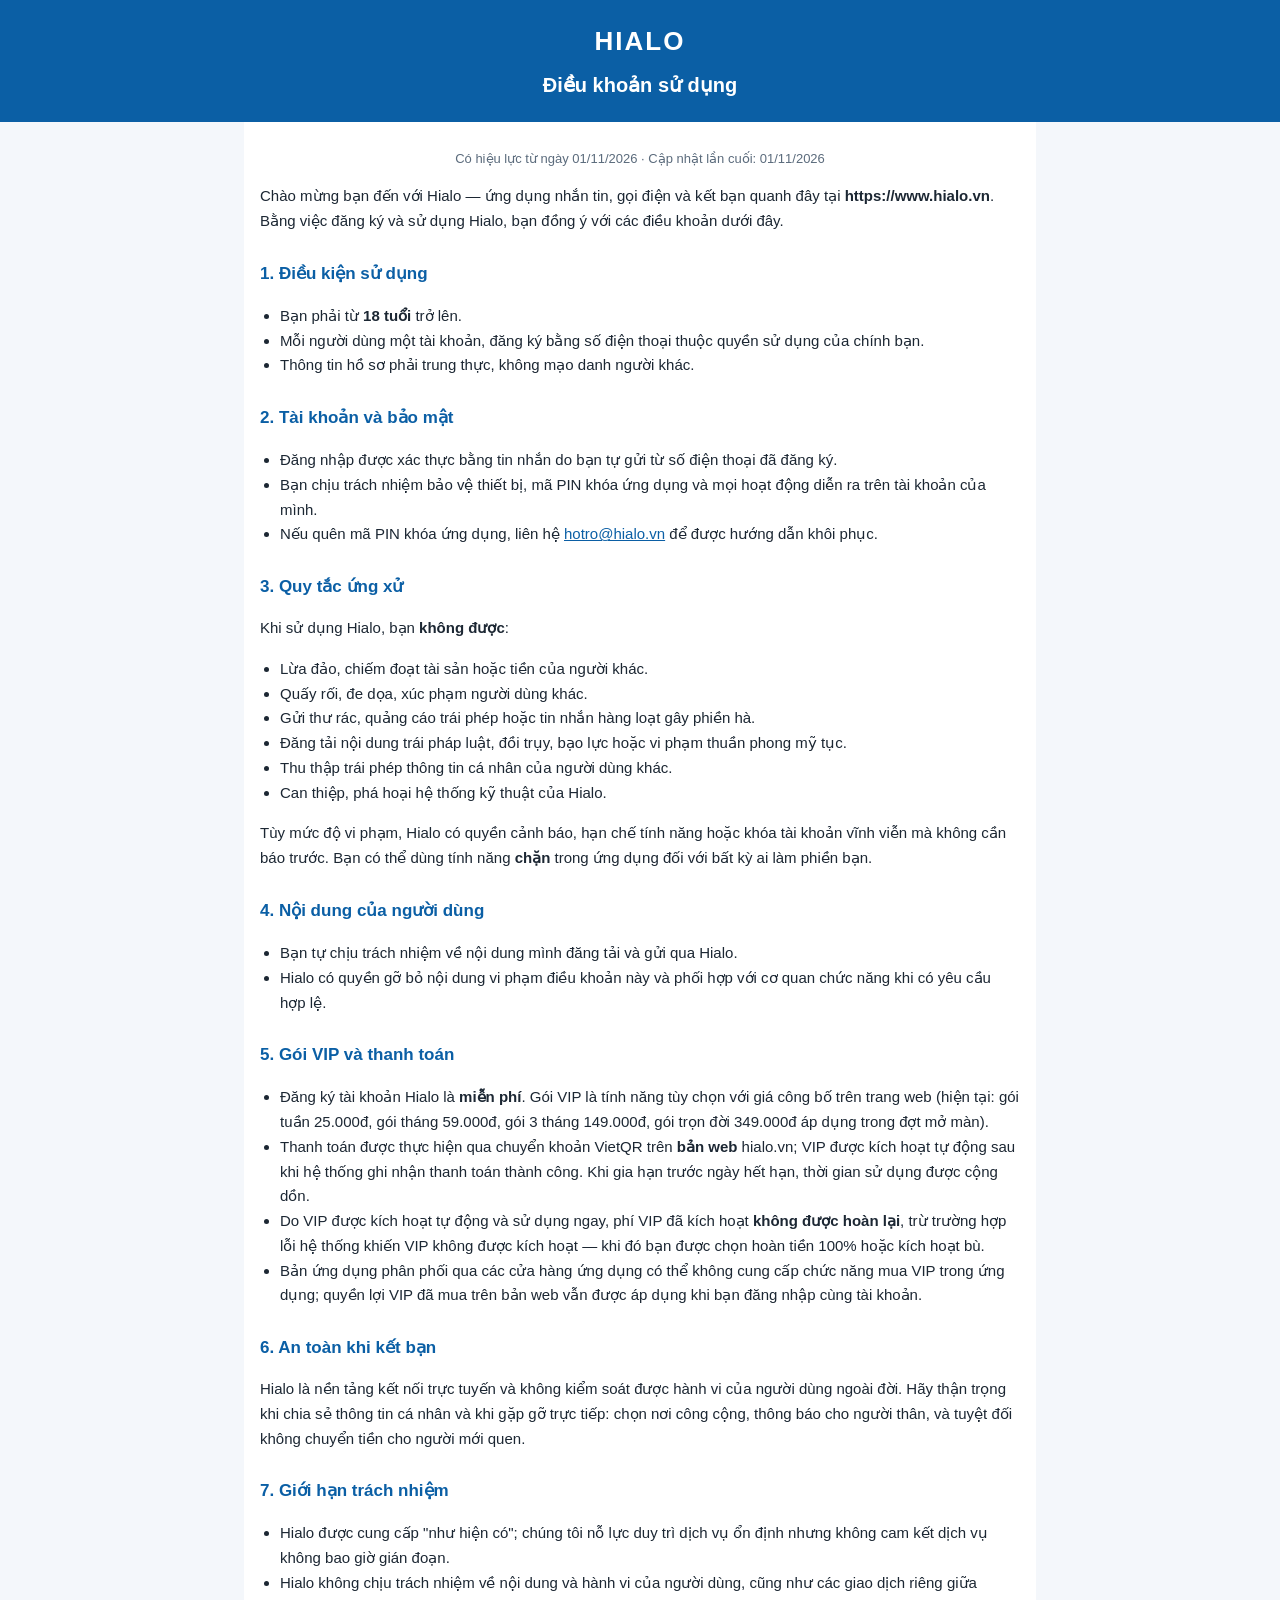
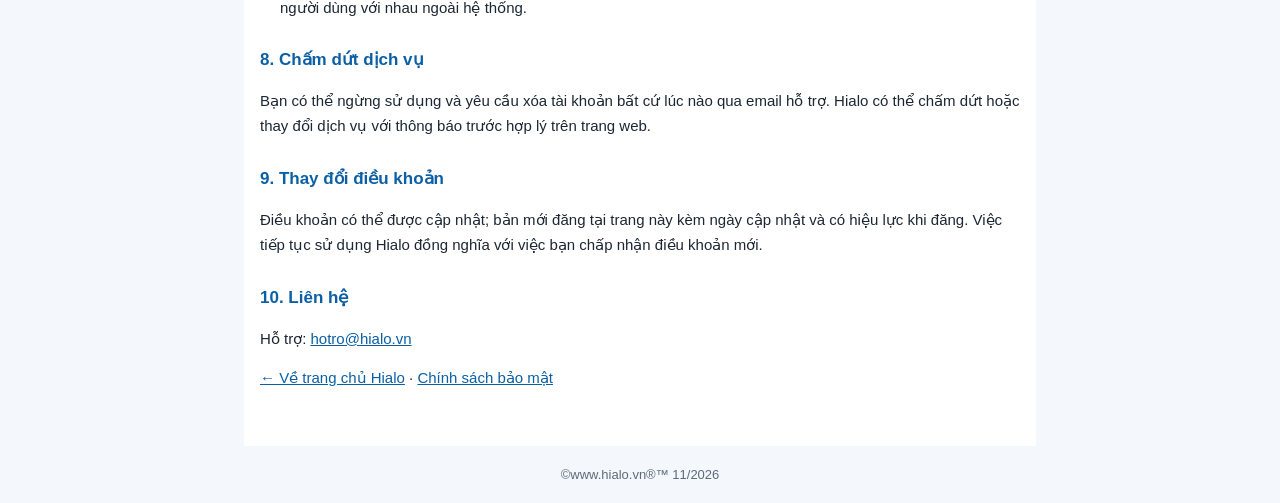
==== dieu-khoan-su-dung.html @ ce569281 "Them trang phap ly (chinh sach bao mat, dieu khoan) + ads.txt/app-ads.txt + link chan trang" ====
<!DOCTYPE html>
<html lang="vi">
<head>
<meta charset="utf-8">
<meta name="viewport" content="width=device-width, initial-scale=1">
<title>Điều khoản sử dụng — Hialo</title>
<style>
  body{font-family:-apple-system,"Segoe UI",Roboto,Arial,sans-serif;margin:0;background:#f4f7fb;color:#1c2733;line-height:1.65}
  header{background:#0b5fa5;color:#fff;padding:20px 16px;text-align:center}
  header .logo{font-size:26px;font-weight:800;letter-spacing:2px}
  header h1{font-size:20px;margin:6px 0 0;font-weight:600}
  main{max-width:760px;margin:0 auto;padding:20px 16px 40px;background:#fff}
  h2{font-size:17px;color:#0b5fa5;margin:26px 0 8px}
  p,li{font-size:15px}
  ul{padding-left:20px}
  .meta{color:#5b6b7c;font-size:13px;text-align:center;margin-top:6px}
  footer{text-align:center;color:#5b6b7c;font-size:13px;padding:18px 12px}
  a{color:#0b5fa5}
</style>
</head>
<body>
<header>
  <div class="logo">HIALO</div>
  <h1>Điều khoản sử dụng</h1>
</header>
<main>
  <p class="meta">Có hiệu lực từ ngày 01/11/2026 · Cập nhật lần cuối: 01/11/2026</p>

  <p>Chào mừng bạn đến với Hialo — ứng dụng nhắn tin, gọi điện và kết bạn quanh đây tại <b>https://www.hialo.vn</b>. Bằng việc đăng ký và sử dụng Hialo, bạn đồng ý với các điều khoản dưới đây.</p>

  <h2>1. Điều kiện sử dụng</h2>
  <ul>
    <li>Bạn phải từ <b>18 tuổi</b> trở lên.</li>
    <li>Mỗi người dùng một tài khoản, đăng ký bằng số điện thoại thuộc quyền sử dụng của chính bạn.</li>
    <li>Thông tin hồ sơ phải trung thực, không mạo danh người khác.</li>
  </ul>

  <h2>2. Tài khoản và bảo mật</h2>
  <ul>
    <li>Đăng nhập được xác thực bằng tin nhắn do bạn tự gửi từ số điện thoại đã đăng ký.</li>
    <li>Bạn chịu trách nhiệm bảo vệ thiết bị, mã PIN khóa ứng dụng và mọi hoạt động diễn ra trên tài khoản của mình.</li>
    <li>Nếu quên mã PIN khóa ứng dụng, liên hệ <a href="mailto:hotro@hialo.vn">hotro@hialo.vn</a> để được hướng dẫn khôi phục.</li>
  </ul>

  <h2>3. Quy tắc ứng xử</h2>
  <p>Khi sử dụng Hialo, bạn <b>không được</b>:</p>
  <ul>
    <li>Lừa đảo, chiếm đoạt tài sản hoặc tiền của người khác.</li>
    <li>Quấy rối, đe dọa, xúc phạm người dùng khác.</li>
    <li>Gửi thư rác, quảng cáo trái phép hoặc tin nhắn hàng loạt gây phiền hà.</li>
    <li>Đăng tải nội dung trái pháp luật, đồi trụy, bạo lực hoặc vi phạm thuần phong mỹ tục.</li>
    <li>Thu thập trái phép thông tin cá nhân của người dùng khác.</li>
    <li>Can thiệp, phá hoại hệ thống kỹ thuật của Hialo.</li>
  </ul>
  <p>Tùy mức độ vi phạm, Hialo có quyền cảnh báo, hạn chế tính năng hoặc khóa tài khoản vĩnh viễn mà không cần báo trước. Bạn có thể dùng tính năng <b>chặn</b> trong ứng dụng đối với bất kỳ ai làm phiền bạn.</p>

  <h2>4. Nội dung của người dùng</h2>
  <ul>
    <li>Bạn tự chịu trách nhiệm về nội dung mình đăng tải và gửi qua Hialo.</li>
    <li>Hialo có quyền gỡ bỏ nội dung vi phạm điều khoản này và phối hợp với cơ quan chức năng khi có yêu cầu hợp lệ.</li>
  </ul>

  <h2>5. Gói VIP và thanh toán</h2>
  <ul>
    <li>Đăng ký tài khoản Hialo là <b>miễn phí</b>. Gói VIP là tính năng tùy chọn với giá công bố trên trang web (hiện tại: gói tuần 25.000đ, gói tháng 59.000đ, gói 3 tháng 149.000đ, gói trọn đời 349.000đ áp dụng trong đợt mở màn).</li>
    <li>Thanh toán được thực hiện qua chuyển khoản VietQR trên <b>bản web</b> hialo.vn; VIP được kích hoạt tự động sau khi hệ thống ghi nhận thanh toán thành công. Khi gia hạn trước ngày hết hạn, thời gian sử dụng được cộng dồn.</li>
    <li>Do VIP được kích hoạt tự động và sử dụng ngay, phí VIP đã kích hoạt <b>không được hoàn lại</b>, trừ trường hợp lỗi hệ thống khiến VIP không được kích hoạt — khi đó bạn được chọn hoàn tiền 100% hoặc kích hoạt bù.</li>
    <li>Bản ứng dụng phân phối qua các cửa hàng ứng dụng có thể không cung cấp chức năng mua VIP trong ứng dụng; quyền lợi VIP đã mua trên bản web vẫn được áp dụng khi bạn đăng nhập cùng tài khoản.</li>
  </ul>

  <h2>6. An toàn khi kết bạn</h2>
  <p>Hialo là nền tảng kết nối trực tuyến và không kiểm soát được hành vi của người dùng ngoài đời. Hãy thận trọng khi chia sẻ thông tin cá nhân và khi gặp gỡ trực tiếp: chọn nơi công cộng, thông báo cho người thân, và tuyệt đối không chuyển tiền cho người mới quen.</p>

  <h2>7. Giới hạn trách nhiệm</h2>
  <ul>
    <li>Hialo được cung cấp "như hiện có"; chúng tôi nỗ lực duy trì dịch vụ ổn định nhưng không cam kết dịch vụ không bao giờ gián đoạn.</li>
    <li>Hialo không chịu trách nhiệm về nội dung và hành vi của người dùng, cũng như các giao dịch riêng giữa người dùng với nhau ngoài hệ thống.</li>
  </ul>

  <h2>8. Chấm dứt dịch vụ</h2>
  <p>Bạn có thể ngừng sử dụng và yêu cầu xóa tài khoản bất cứ lúc nào qua email hỗ trợ. Hialo có thể chấm dứt hoặc thay đổi dịch vụ với thông báo trước hợp lý trên trang web.</p>

  <h2>9. Thay đổi điều khoản</h2>
  <p>Điều khoản có thể được cập nhật; bản mới đăng tại trang này kèm ngày cập nhật và có hiệu lực khi đăng. Việc tiếp tục sử dụng Hialo đồng nghĩa với việc bạn chấp nhận điều khoản mới.</p>

  <h2>10. Liên hệ</h2>
  <p>Hỗ trợ: <a href="mailto:hotro@hialo.vn">hotro@hialo.vn</a></p>

  <p><a href="https://www.hialo.vn/">← Về trang chủ Hialo</a> · <a href="chinh-sach-bao-mat.html">Chính sách bảo mật</a></p>
</main>
<footer>©www.hialo.vn®™ 11/2026</footer>
</body>
</html>
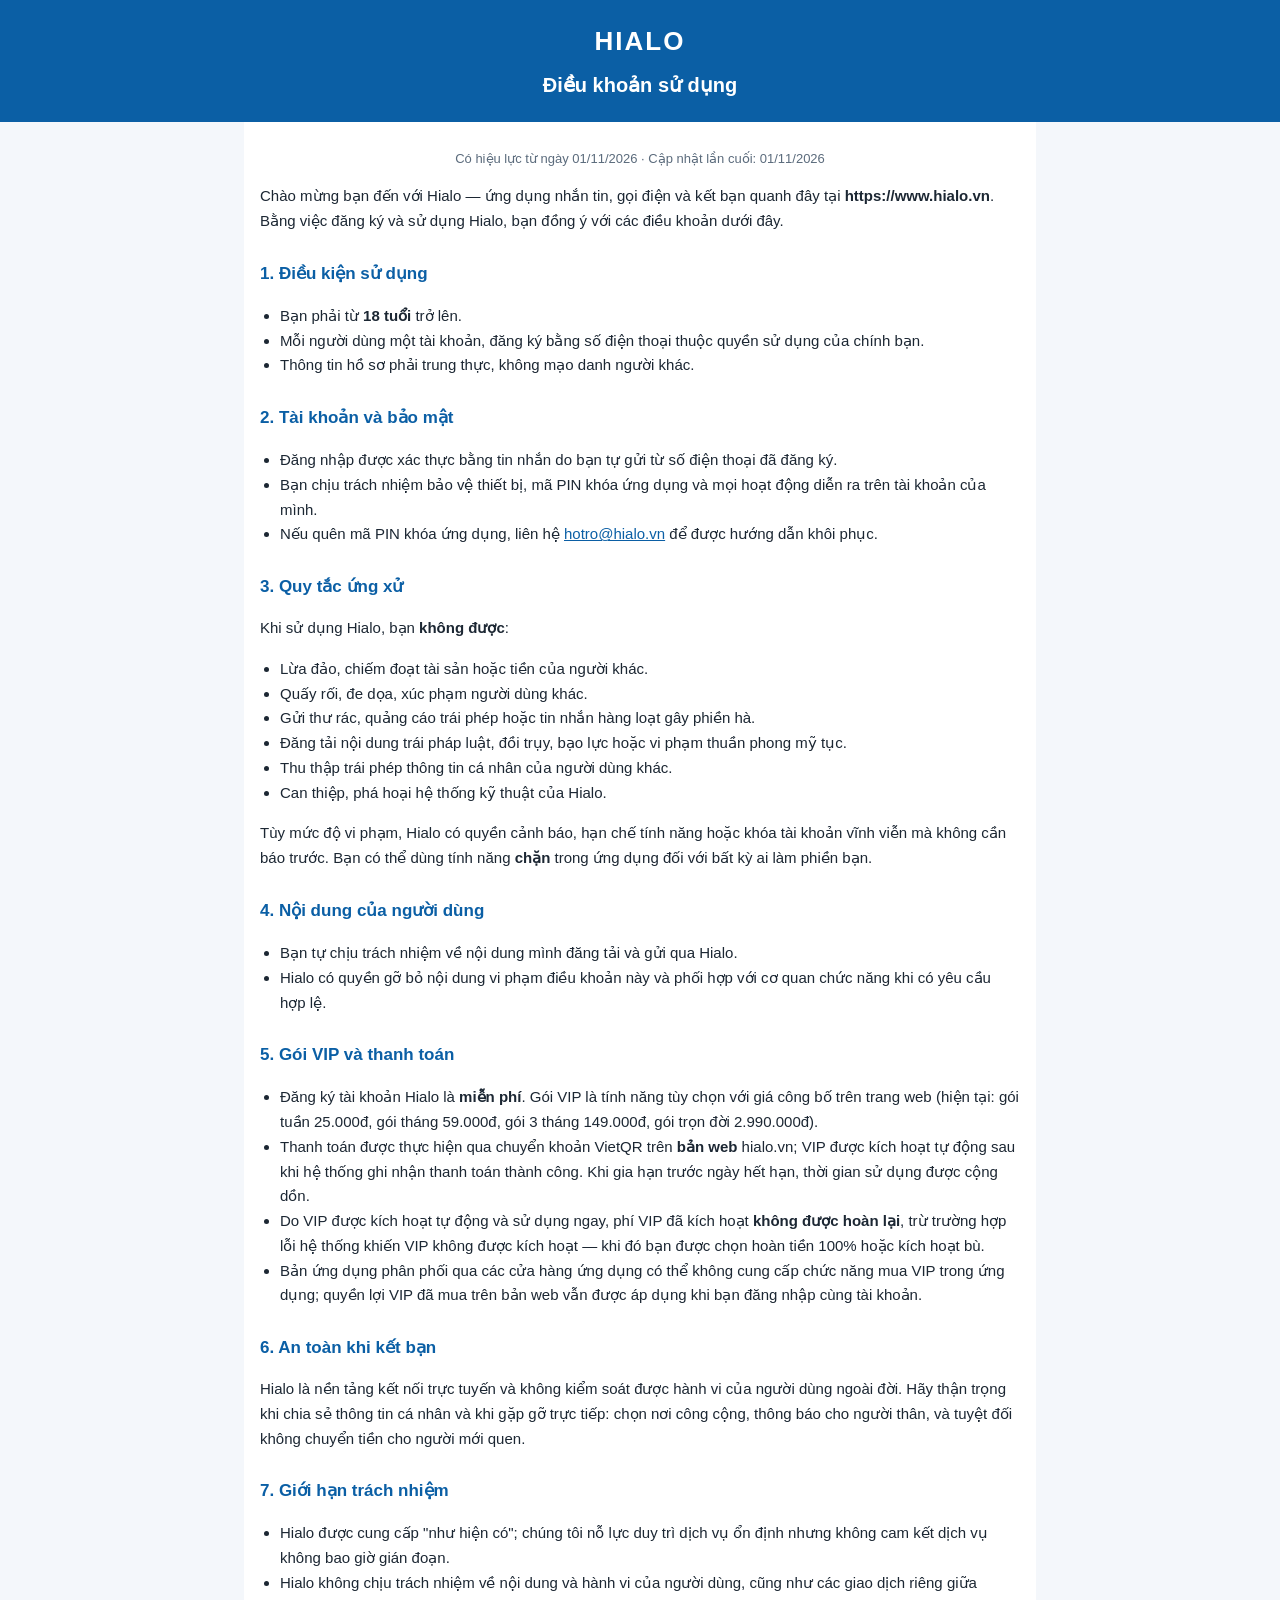
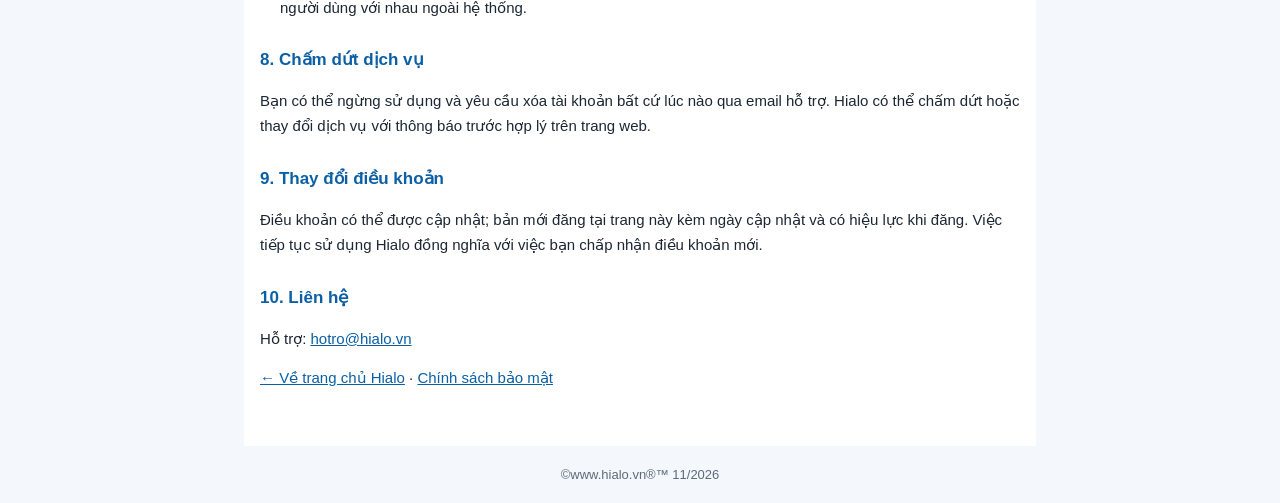
==== commit cc755744: "Doi gia VIP tron doi 349.000d -> 2.990.000d (SW hialo-v17): gia tham chieu Play trong script.js, ban" ====
--- a/dieu-khoan-su-dung.html
+++ b/dieu-khoan-su-dung.html
@@ -62,7 +62,7 @@
 
   <h2>5. Gói VIP và thanh toán</h2>
   <ul>
-    <li>Đăng ký tài khoản Hialo là <b>miễn phí</b>. Gói VIP là tính năng tùy chọn với giá công bố trên trang web (hiện tại: gói tuần 25.000đ, gói tháng 59.000đ, gói 3 tháng 149.000đ, gói trọn đời 349.000đ áp dụng trong đợt mở màn).</li>
+    <li>Đăng ký tài khoản Hialo là <b>miễn phí</b>. Gói VIP là tính năng tùy chọn với giá công bố trên trang web (hiện tại: gói tuần 25.000đ, gói tháng 59.000đ, gói 3 tháng 149.000đ, gói trọn đời 2.990.000đ).</li>
     <li>Thanh toán được thực hiện qua chuyển khoản VietQR trên <b>bản web</b> hialo.vn; VIP được kích hoạt tự động sau khi hệ thống ghi nhận thanh toán thành công. Khi gia hạn trước ngày hết hạn, thời gian sử dụng được cộng dồn.</li>
     <li>Do VIP được kích hoạt tự động và sử dụng ngay, phí VIP đã kích hoạt <b>không được hoàn lại</b>, trừ trường hợp lỗi hệ thống khiến VIP không được kích hoạt — khi đó bạn được chọn hoàn tiền 100% hoặc kích hoạt bù.</li>
     <li>Bản ứng dụng phân phối qua các cửa hàng ứng dụng có thể không cung cấp chức năng mua VIP trong ứng dụng; quyền lợi VIP đã mua trên bản web vẫn được áp dụng khi bạn đăng nhập cùng tài khoản.</li>
